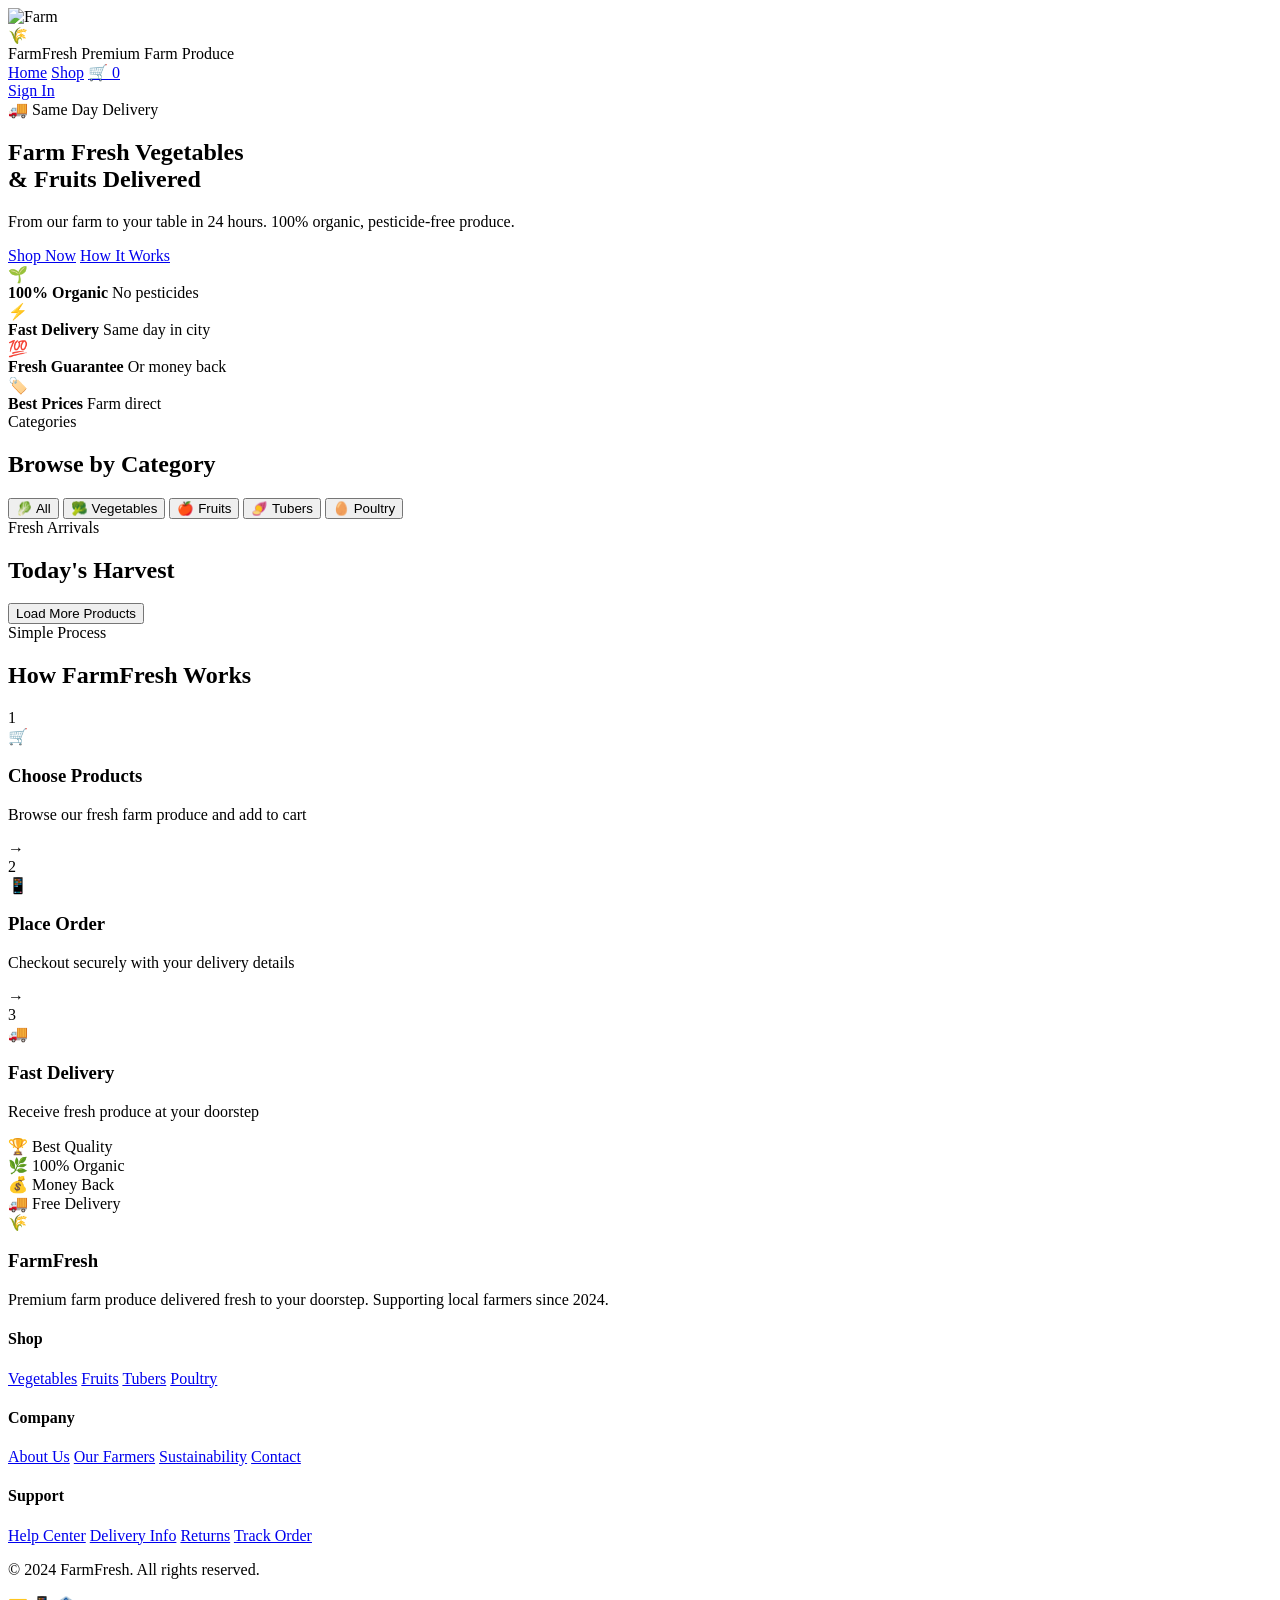
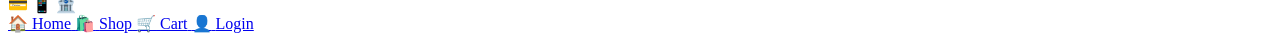
==== index.html @ a8943bb4 "Add files via upload" ====
<!DOCTYPE html>
<html lang="en">
<head>
    <meta charset="UTF-8">
    <meta name="viewport" content="width=device-width, initial-scale=1.0">
    <title>FarmFresh - Premium Farm Produce</title>
    <link rel="stylesheet" href="./css/style.css">
    <link href="https://fonts.googleapis.com/css2?family=Inter:wght@400;500;600;700;800&display=swap" rel="stylesheet">
</head>
<body>
    <img src="assets/images/hero-bg.jpg" alt="Farm">

 <!-- Navigation -->
<nav class="navbar">
    <div class="nav-brand">
        <div class="logo-badge">🌾</div>
        <div class="brand-text">
            <span class="brand-name">FarmFresh</span>
            <span class="brand-tag">Premium Farm Produce</span>
        </div>
    </div>
    
    <div class="nav-center">
        <a href="index.html" class="nav-link active">Home</a>
        <a href="./pages/products.html" class="nav-link">Shop</a>
        <a href="./pages/cart.html" class="nav-link cart-link">
            <span class="cart-icon">🛒</span>
            <span class="cart-badge" id="cart-count">0</span>
        </a>
    </div>
    
    <div class="nav-auth">
        <!-- Guest: Show Login button -->
        <a href="./pages/login.html" id="login-btn" class="btn-primary-sm">Sign In</a>
        
        <!-- Logged in: Show user info + logout -->
        <div id="user-greeting" style="display: none; align-items: center; gap: 0.5rem;">
            <span>Hi, <span id="user-name" style="color: #22c55e; font-weight: 600;"></span></span>
        </div>
        <button id="logout-btn" style="display: none;" class="btn-ghost" onclick="auth.logout()">Logout</button>
    </div>
</nav>

    <!-- Hero Section -->
    <section class="hero">
        <div class="hero-bg">
            <div class="hero-overlay"></div>
            <div class="hero-content">
                <div class="badge">🚚 Same Day Delivery</div>
                <h1>Farm Fresh Vegetables<br>& Fruits Delivered</h1>
                <p class="hero-subtitle">From our farm to your table in 24 hours. 100% organic, pesticide-free produce.</p>
                <div class="hero-cta">
                    <a href="#shop" class="btn-white">Shop Now</a>
                    <a href="#how" class="btn-outline-white">How It Works</a>
                </div>
                </div>
            </div>
        </div>
    </section>

    <!-- Features Bar -->
    <section class="features-bar">
        <div class="feature-item">
            <div class="feature-icon">🌱</div>
            <div>
                <strong>100% Organic</strong>
                <span>No pesticides</span>
            </div>
        </div>
        <div class="feature-item">
            <div class="feature-icon">⚡</div>
            <div>
                <strong>Fast Delivery</strong>
                <span>Same day in city</span>
            </div>
        </div>
        <div class="feature-item">
            <div class="feature-icon">💯</div>
            <div>
                <strong>Fresh Guarantee</strong>
                <span>Or money back</span>
            </div>
        </div>
        <div class="feature-item">
            <div class="feature-icon">🏷️</div>
            <div>
                <strong>Best Prices</strong>
                <span>Farm direct</span>
            </div>
        </div>
    </section>

    <!-- Categories -->
    <section class="categories" id="shop">
        <div class="section-header">
            <span class="section-label">Categories</span>
            <h2>Browse by Category</h2>
        </div>
        <div class="category-pills">
            <button class="pill active" onclick="filterCategory('all')">
                <span class="pill-icon">🥬</span>
                <span>All</span>
            </button>
            <button class="pill" onclick="filterCategory('Vegetables')">
                <span class="pill-icon">🥦</span>
                <span>Vegetables</span>
            </button>
            <button class="pill" onclick="filterCategory('Fruits')">
                <span class="pill-icon">🍎</span>
                <span>Fruits</span>
            </button>
            <button class="pill" onclick="filterCategory('Tubers')">
                <span class="pill-icon">🍠</span>
                <span>Tubers</span>
            </button>
            <button class="pill" onclick="filterCategory('Poultry')">
                <span class="pill-icon">🥚</span>
                <span>Poultry</span>
            </button>
        </div>
    </section>

    <!-- Products Grid -->
    <section class="products-section">
        <div class="section-header">
            <span class="section-label">Fresh Arrivals</span>
            <h2>Today's Harvest</h2>
        </div>
        <div id="product-grid" class="product-grid">
            <!-- Products loaded by JS -->
        </div>
        <div class="load-more">
            <button class="btn-outline" onclick="loadMore()">Load More Products</button>
        </div>
    </section>

    <!-- How It Works -->
    <section class="how-it-works" id="how">
        <div class="section-header light">
            <span class="section-label">Simple Process</span>
            <h2>How FarmFresh Works</h2>
        </div>
        <div class="steps">
            <div class="step">
                <div class="step-num">1</div>
                <div class="step-icon">🛒</div>
                <h3>Choose Products</h3>
                <p>Browse our fresh farm produce and add to cart</p>
            </div>
            <div class="step-arrow">→</div>
            <div class="step">
                <div class="step-num">2</div>
                <div class="step-icon">📱</div>
                <h3>Place Order</h3>
                <p>Checkout securely with your delivery details</p>
            </div>
            <div class="step-arrow">→</div>
            <div class="step">
                <div class="step-num">3</div>
                <div class="step-icon">🚚</div>
                <h3>Fast Delivery</h3>
                <p>Receive fresh produce at your doorstep</p>
            </div>
        </div>
    </section>

    <!-- Trust Badges -->
    <section class="trust-section">
        <div class="trust-badges">
            <div class="trust-badge">🏆 Best Quality</div>
            <div class="trust-badge">🌿 100% Organic</div>
            <div class="trust-badge">💰 Money Back</div>
            <div class="trust-badge">🚚 Free Delivery</div>
        </div>
    </section>

    <!-- Footer -->
    <footer class="footer">
        <div class="footer-grid">
            <div class="footer-brand">
                <div class="logo-badge">🌾</div>
                <h3>FarmFresh</h3>
                <p>Premium farm produce delivered fresh to your doorstep. Supporting local farmers since 2024.</p>
            </div>
            <div class="footer-links">
                <h4>Shop</h4>
                <a href="#">Vegetables</a>
                <a href="#">Fruits</a>
                <a href="#">Tubers</a>
                <a href="#">Poultry</a>
            </div>
            <div class="footer-links">
                <h4>Company</h4>
                <a href="#">About Us</a>
                <a href="#">Our Farmers</a>
                <a href="#">Sustainability</a>
                <a href="#">Contact</a>
            </div>
            <div class="footer-links">
                <h4>Support</h4>
                <a href="#">Help Center</a>
                <a href="#">Delivery Info</a>
                <a href="#">Returns</a>
                <a href="#">Track Order</a>
            </div>
        </div>
        <div class="footer-bottom">
            <p>© 2024 FarmFresh. All rights reserved.</p>
            <div class="payment-icons">
                <span>💳</span>
                <span>📱</span>
                <span>🏦</span>
            </div>
        </div>
    </footer>

<!-- Mobile Bottom Nav -->
<nav class="mobile-nav">
    <a href="index.html" class="mobile-link active">
        <span>🏠</span>
        <span>Home</span>
    </a>
    <a href="./pages/products.html" class="mobile-link">
        <span>🛍️</span>
        <span>Shop</span>
    </a>
    <a href="./pages/cart.html" class="mobile-link">
        <span>🛒</span>
        <span>Cart</span>
    </a>
    <!-- Account link - changes based on login status -->
    <a href="./pages/login.html" id="mobile-account-link" class="mobile-link">
        <span>👤</span>
        <span>Account</span>
    </a>
</nav>
    <script src="./js/auth.js"></script>
    <script src="./js/app.js"></script>
    <script src="./js/cart.js"></script>
    <script>
    // Update mobile account link based on login status
    function updateMobileNav() {
        const accountLink = document.getElementById('mobile-account-link');
        if (!accountLink) return;
        
        const isLoggedIn = localStorage.getItem('currentUser') !== null;
        
        if (isLoggedIn) {
            // Logged in - go to profile/dashboard
            accountLink.href = './pages/profile.html';
            accountLink.innerHTML = `
                <span>👤</span>
                <span>Profile</span>
            `;
        } else {
            // Guest - go to login
            accountLink.href = './pages/login.html';
            accountLink.innerHTML = `
                <span>👤</span>
                <span>Login</span>
            `;
        }
    }
    
    // Run on page load
    updateMobileNav();
</script>
</body>
</html>
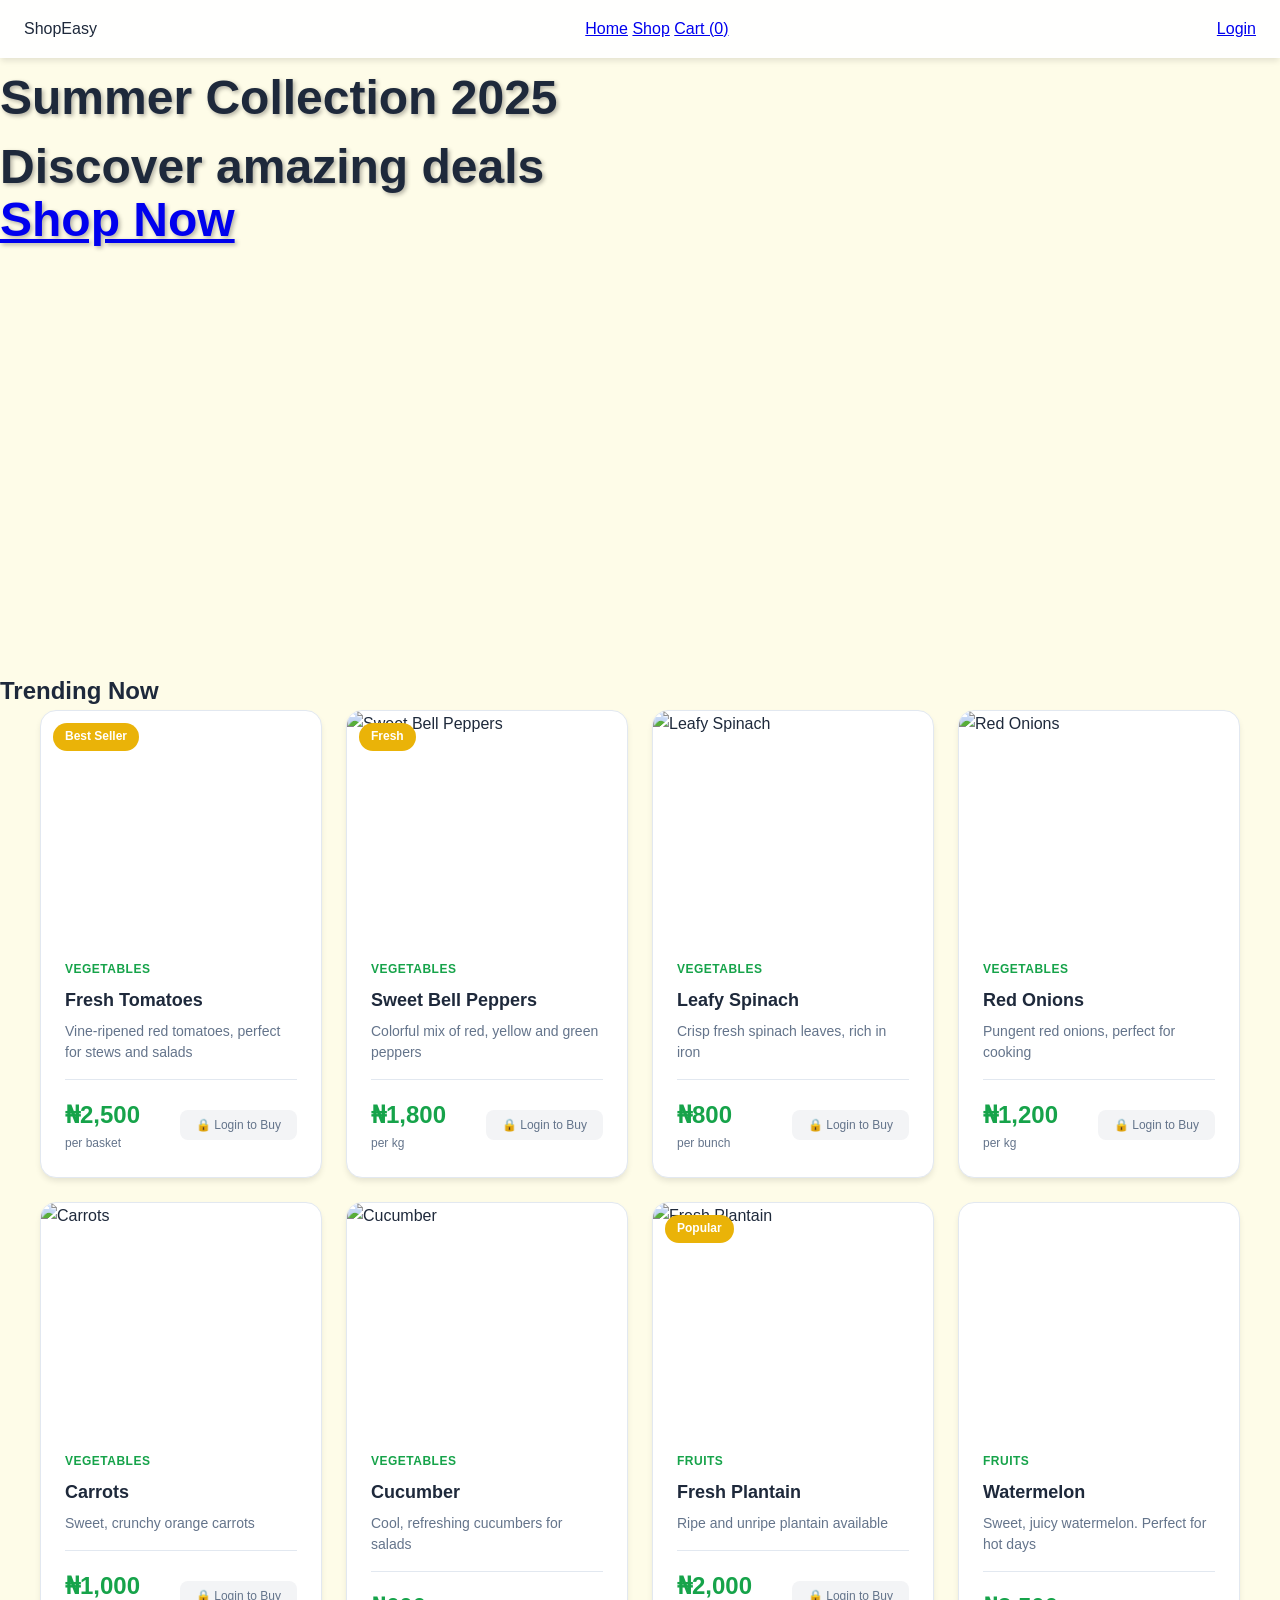
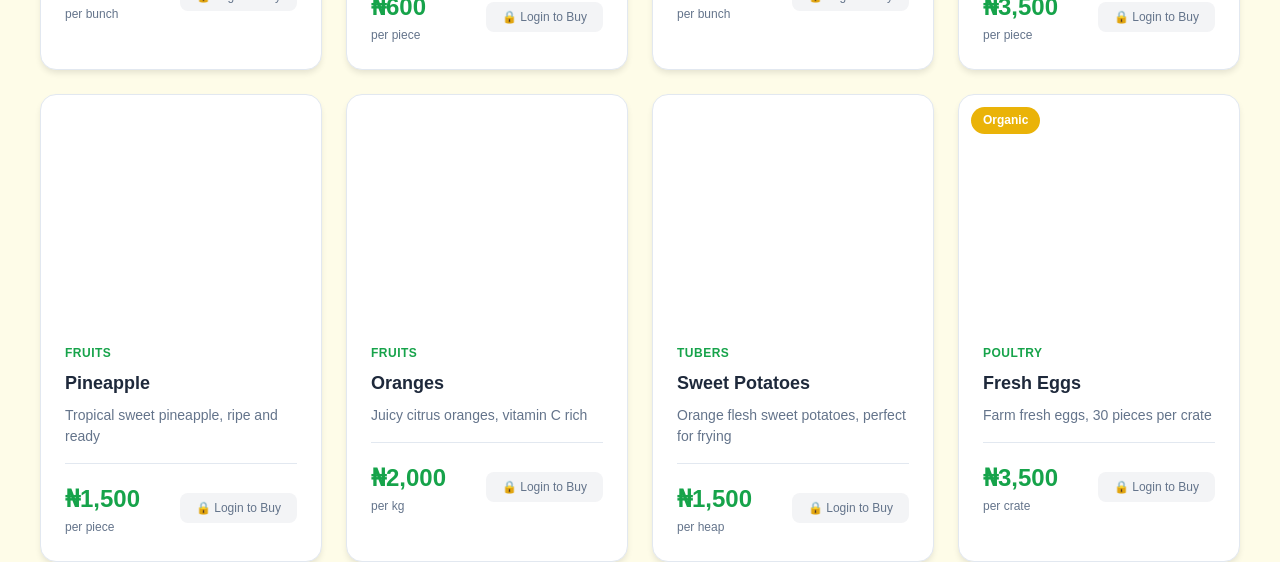
==== commit 03785db0: "Add files via upload" ====
--- a/index.html
+++ b/index.html
@@ -3,267 +3,46 @@
 <head>
     <meta charset="UTF-8">
     <meta name="viewport" content="width=device-width, initial-scale=1.0">
-    <title>FarmFresh - Premium Farm Produce</title>
+    
+    <title>ShopEasy - Your Online Store</title>
     <link rel="stylesheet" href="./css/style.css">
-    <link href="https://fonts.googleapis.com/css2?family=Inter:wght@400;500;600;700;800&display=swap" rel="stylesheet">
 </head>
 <body>
-    <img src="assets/images/hero-bg.jpg" alt="Farm">
-
- <!-- Navigation -->
-<nav class="navbar">
-    <div class="nav-brand">
-        <div class="logo-badge">🌾</div>
-        <div class="brand-text">
-            <span class="brand-name">FarmFresh</span>
-            <span class="brand-tag">Premium Farm Produce</span>
-        </div>
+    <!-- Navigation -->
+    <nav class="navbar">
+    <div class="logo">ShopEasy</div>
+    <div class="nav-links">
+        <a href="index.html">Home</a>
+        <a href="pages/products.html">Shop</a>
+        <a href="pages/cart.html">Cart (<span id="cart-count">0</span>)</a>
     </div>
-    
-    <div class="nav-center">
-        <a href="index.html" class="nav-link active">Home</a>
-        <a href="./pages/products.html" class="nav-link">Shop</a>
-        <a href="./pages/cart.html" class="nav-link cart-link">
-            <span class="cart-icon">🛒</span>
-            <span class="cart-badge" id="cart-count">0</span>
-        </a>
-    </div>
-    
-    <div class="nav-auth">
-        <!-- Guest: Show Login button -->
-        <a href="./pages/login.html" id="login-btn" class="btn-primary-sm">Sign In</a>
-        
-        <!-- Logged in: Show user info + logout -->
-        <div id="user-greeting" style="display: none; align-items: center; gap: 0.5rem;">
-            <span>Hi, <span id="user-name" style="color: #22c55e; font-weight: 600;"></span></span>
-        </div>
-        <button id="logout-btn" style="display: none;" class="btn-ghost" onclick="auth.logout()">Logout</button>
+    <div class="auth-links">
+        <span id="user-name" style="color: #2563eb; font-weight: bold;"></span>
+        <a href="pages/login.html" id="login-btn">Login</a>
+        <a href="#" id="logout-btn" style="display:none" onclick="auth.logout(); return false;">Logout</a>
     </div>
 </nav>
 
+
     <!-- Hero Section -->
-    <section class="hero">
-        <div class="hero-bg">
-            <div class="hero-overlay"></div>
-            <div class="hero-content">
-                <div class="badge">🚚 Same Day Delivery</div>
-                <h1>Farm Fresh Vegetables<br>& Fruits Delivered</h1>
-                <p class="hero-subtitle">From our farm to your table in 24 hours. 100% organic, pesticide-free produce.</p>
-                <div class="hero-cta">
-                    <a href="#shop" class="btn-white">Shop Now</a>
-                    <a href="#how" class="btn-outline-white">How It Works</a>
-                </div>
-                </div>
-            </div>
+    <header class="hero">
+        <h1>Summer Collection 2025</h1>
+        <h1>
+        <p>Discover amazing deals</p>
+        <a href="Pages/products.html" class="btn-primary">Shop Now</a>
+    </header>
+
+    <!-- Featured Products (Dynamic) -->
+    <section class="featured">
+        <h2>Trending Now</h2>
+        <div id="product-grid" class="product-grid">
+            <!-- Products injected here via JS -->
         </div>
     </section>
 
-    <!-- Features Bar -->
-    <section class="features-bar">
-        <div class="feature-item">
-            <div class="feature-icon">🌱</div>
-            <div>
-                <strong>100% Organic</strong>
-                <span>No pesticides</span>
-            </div>
-        </div>
-        <div class="feature-item">
-            <div class="feature-icon">⚡</div>
-            <div>
-                <strong>Fast Delivery</strong>
-                <span>Same day in city</span>
-            </div>
-        </div>
-        <div class="feature-item">
-            <div class="feature-icon">💯</div>
-            <div>
-                <strong>Fresh Guarantee</strong>
-                <span>Or money back</span>
-            </div>
-        </div>
-        <div class="feature-item">
-            <div class="feature-icon">🏷️</div>
-            <div>
-                <strong>Best Prices</strong>
-                <span>Farm direct</span>
-            </div>
-        </div>
-    </section>
+    <script src="js/app.js"></script>
+    <script src="js/cart.js"></script>
+    <script src="js/auth.js"></script>
 
-    <!-- Categories -->
-    <section class="categories" id="shop">
-        <div class="section-header">
-            <span class="section-label">Categories</span>
-            <h2>Browse by Category</h2>
-        </div>
-        <div class="category-pills">
-            <button class="pill active" onclick="filterCategory('all')">
-                <span class="pill-icon">🥬</span>
-                <span>All</span>
-            </button>
-            <button class="pill" onclick="filterCategory('Vegetables')">
-                <span class="pill-icon">🥦</span>
-                <span>Vegetables</span>
-            </button>
-            <button class="pill" onclick="filterCategory('Fruits')">
-                <span class="pill-icon">🍎</span>
-                <span>Fruits</span>
-            </button>
-            <button class="pill" onclick="filterCategory('Tubers')">
-                <span class="pill-icon">🍠</span>
-                <span>Tubers</span>
-            </button>
-            <button class="pill" onclick="filterCategory('Poultry')">
-                <span class="pill-icon">🥚</span>
-                <span>Poultry</span>
-            </button>
-        </div>
-    </section>
-
-    <!-- Products Grid -->
-    <section class="products-section">
-        <div class="section-header">
-            <span class="section-label">Fresh Arrivals</span>
-            <h2>Today's Harvest</h2>
-        </div>
-        <div id="product-grid" class="product-grid">
-            <!-- Products loaded by JS -->
-        </div>
-        <div class="load-more">
-            <button class="btn-outline" onclick="loadMore()">Load More Products</button>
-        </div>
-    </section>
-
-    <!-- How It Works -->
-    <section class="how-it-works" id="how">
-        <div class="section-header light">
-            <span class="section-label">Simple Process</span>
-            <h2>How FarmFresh Works</h2>
-        </div>
-        <div class="steps">
-            <div class="step">
-                <div class="step-num">1</div>
-                <div class="step-icon">🛒</div>
-                <h3>Choose Products</h3>
-                <p>Browse our fresh farm produce and add to cart</p>
-            </div>
-            <div class="step-arrow">→</div>
-            <div class="step">
-                <div class="step-num">2</div>
-                <div class="step-icon">📱</div>
-                <h3>Place Order</h3>
-                <p>Checkout securely with your delivery details</p>
-            </div>
-            <div class="step-arrow">→</div>
-            <div class="step">
-                <div class="step-num">3</div>
-                <div class="step-icon">🚚</div>
-                <h3>Fast Delivery</h3>
-                <p>Receive fresh produce at your doorstep</p>
-            </div>
-        </div>
-    </section>
-
-    <!-- Trust Badges -->
-    <section class="trust-section">
-        <div class="trust-badges">
-            <div class="trust-badge">🏆 Best Quality</div>
-            <div class="trust-badge">🌿 100% Organic</div>
-            <div class="trust-badge">💰 Money Back</div>
-            <div class="trust-badge">🚚 Free Delivery</div>
-        </div>
-    </section>
-
-    <!-- Footer -->
-    <footer class="footer">
-        <div class="footer-grid">
-            <div class="footer-brand">
-                <div class="logo-badge">🌾</div>
-                <h3>FarmFresh</h3>
-                <p>Premium farm produce delivered fresh to your doorstep. Supporting local farmers since 2024.</p>
-            </div>
-            <div class="footer-links">
-                <h4>Shop</h4>
-                <a href="#">Vegetables</a>
-                <a href="#">Fruits</a>
-                <a href="#">Tubers</a>
-                <a href="#">Poultry</a>
-            </div>
-            <div class="footer-links">
-                <h4>Company</h4>
-                <a href="#">About Us</a>
-                <a href="#">Our Farmers</a>
-                <a href="#">Sustainability</a>
-                <a href="#">Contact</a>
-            </div>
-            <div class="footer-links">
-                <h4>Support</h4>
-                <a href="#">Help Center</a>
-                <a href="#">Delivery Info</a>
-                <a href="#">Returns</a>
-                <a href="#">Track Order</a>
-            </div>
-        </div>
-        <div class="footer-bottom">
-            <p>© 2024 FarmFresh. All rights reserved.</p>
-            <div class="payment-icons">
-                <span>💳</span>
-                <span>📱</span>
-                <span>🏦</span>
-            </div>
-        </div>
-    </footer>
-
-<!-- Mobile Bottom Nav -->
-<nav class="mobile-nav">
-    <a href="index.html" class="mobile-link active">
-        <span>🏠</span>
-        <span>Home</span>
-    </a>
-    <a href="./pages/products.html" class="mobile-link">
-        <span>🛍️</span>
-        <span>Shop</span>
-    </a>
-    <a href="./pages/cart.html" class="mobile-link">
-        <span>🛒</span>
-        <span>Cart</span>
-    </a>
-    <!-- Account link - changes based on login status -->
-    <a href="./pages/login.html" id="mobile-account-link" class="mobile-link">
-        <span>👤</span>
-        <span>Account</span>
-    </a>
-</nav>
-    <script src="./js/auth.js"></script>
-    <script src="./js/app.js"></script>
-    <script src="./js/cart.js"></script>
-    <script>
-    // Update mobile account link based on login status
-    function updateMobileNav() {
-        const accountLink = document.getElementById('mobile-account-link');
-        if (!accountLink) return;
-        
-        const isLoggedIn = localStorage.getItem('currentUser') !== null;
-        
-        if (isLoggedIn) {
-            // Logged in - go to profile/dashboard
-            accountLink.href = './pages/profile.html';
-            accountLink.innerHTML = `
-                <span>👤</span>
-                <span>Profile</span>
-            `;
-        } else {
-            // Guest - go to login
-            accountLink.href = './pages/login.html';
-            accountLink.innerHTML = `
-                <span>👤</span>
-                <span>Login</span>
-            `;
-        }
-    }
-    
-    // Run on page load
-    updateMobileNav();
-</script>
 </body>
 </html>
--- a/css/style.css
+++ b/css/style.css
@@ -0,0 +1,877 @@
+/* ===== DESIGN SYSTEM ===== */
+:root {
+    --primary: #16a34a;
+    --primary-dark: #15803d;
+    --primary-light: #dcfce7;
+    --secondary: #92400e;
+    --accent: #eab308;
+    --bg: #fefce8;
+    --bg-white: #ffffff;
+    --text: #1e293b;
+    --text-light: #64748b;
+    --border: #e2e8f0;
+    --shadow: 0 4px 6px -1px rgba(0, 0, 0, 0.1);
+    --shadow-lg: 0 10px 15px -3px rgba(0, 0, 0, 0.1);
+    --radius: 12px;
+    --radius-lg: 16px;
+}
+
+* {
+    margin: 0;
+    padding: 0;
+    box-sizing: border-box;
+}
+
+body {
+    font-family: 'Inter', -apple-system, BlinkMacSystemFont, sans-serif;
+    line-height: 1.6;
+    color: var(--text);
+    background: var(--bg);
+    padding-bottom: 80px;
+}
+
+/* ===== NAVIGATION ===== */
+.navbar {
+    position: fixed;
+    top: 0;
+    left: 0;
+    right: 0;
+    background: rgba(255, 255, 255, 0.95);
+    backdrop-filter: blur(10px);
+    padding: 1rem 1.5rem;
+    display: flex;
+    justify-content: space-between;
+    align-items: center;
+    z-index: 1000;
+    box-shadow: var(--shadow);
+}
+
+.nav-brand {
+    display: flex;
+    align-items: center;
+    gap: 0.75rem;
+}
+
+.logo-badge {
+    width: 40px;
+    height: 40px;
+    background: var(--primary);
+    border-radius: 10px;
+    display: flex;
+    align-items: center;
+    justify-content: center;
+    font-size: 1.5rem;
+}
+
+.brand-text {
+    display: flex;
+    flex-direction: column;
+}
+
+.brand-name {
+    font-weight: 800;
+    font-size: 1.25rem;
+    color: var(--text);
+    line-height: 1;
+}
+
+.brand-tag {
+    font-size: 0.625rem;
+    color: var(--primary);
+    font-weight: 600;
+    text-transform: uppercase;
+    letter-spacing: 0.5px;
+}
+
+.nav-center {
+    display: flex;
+    gap: 2rem;
+    align-items: center;
+}
+
+.nav-link {
+    color: var(--text-light);
+    text-decoration: none;
+    font-weight: 500;
+    font-size: 0.9rem;
+    transition: color 0.2s;
+    position: relative;
+}
+
+.nav-link:hover,
+.nav-link.active {
+    color: var(--primary);
+}
+
+.nav-link.active::after {
+    content: '';
+    position: absolute;
+    bottom: -4px;
+    left: 0;
+    right: 0;
+    height: 2px;
+    background: var(--primary);
+    border-radius: 2px;
+}
+
+.cart-link {
+    position: relative;
+    display: flex;
+    align-items: center;
+    gap: 0.25rem;
+}
+
+.cart-icon {
+    font-size: 1.25rem;
+}
+
+.cart-badge {
+    position: absolute;
+    top: -8px;
+    right: -8px;
+    background: var(--accent);
+    color: white;
+    font-size: 0.625rem;
+    font-weight: 700;
+    width: 18px;
+    height: 18px;
+    border-radius: 50%;
+    display: flex;
+    align-items: center;
+    justify-content: center;
+}
+
+.nav-auth {
+    display: flex;
+    align-items: center;
+    gap: 1rem;
+}
+
+#user-profile {
+    display: flex;
+    align-items: center;
+    gap: 0.5rem;
+}
+
+.user-avatar {
+    width: 32px;
+    height: 32px;
+    border-radius: 50%;
+    object-fit: cover;
+    border: 2px solid var(--primary-light);
+}
+
+.btn-primary-sm {
+    background: var(--primary);
+    color: white;
+    padding: 0.5rem 1.25rem;
+    border-radius: 8px;
+    text-decoration: none;
+    font-weight: 600;
+    font-size: 0.875rem;
+    transition: all 0.2s;
+}
+
+.btn-primary-sm:hover {
+    background: var(--primary-dark);
+    transform: translateY(-1px);
+}
+
+.btn-ghost {
+    background: transparent;
+    color: var(--text-light);
+    border: 1px solid var(--border);
+    padding: 0.5rem 1rem;
+    border-radius: 8px;
+    cursor: pointer;
+    font-weight: 500;
+}
+
+/* ===== HERO SECTION ===== */
+.hero {
+    margin-top: 72px;
+    min-height: 600px;
+    position: relative;
+}
+
+.hero-bg {
+    background: linear-gradient(135deg, #166534 0%, #22c55e 50%, #16a34a 100%);
+    min-height: 600px;
+    display: flex;
+    align-items: center;
+    justify-content: center;
+    position: relative;
+    overflow: hidden;
+}
+
+.hero-bg::before {
+    content: '';
+    position: absolute;
+    top: 0;
+    left: 0;
+    right: 0;
+    bottom: 0;
+    background-image: url('../assets/images/hero-bg.jpg');
+    background-size: cover;
+    background-position: center;
+    opacity: 0.3;
+}
+}
+
+.hero-overlay {
+    position: absolute;
+    inset: 0;
+    background: linear-gradient(to bottom, rgba(0,0,0,0.3), rgba(0,0,0,0.5));
+}
+
+.hero-content {
+    position: relative;
+    z-index: 1;
+    text-align: center;
+    color: white;
+    padding: 2rem;
+    max-width: 800px;
+}
+
+.badge {
+    display: inline-flex;
+    align-items: center;
+    gap: 0.5rem;
+    background: rgba(255,255,255,0.2);
+    backdrop-filter: blur(10px);
+    padding: 0.5rem 1rem;
+    border-radius: 50px;
+    font-size: 0.875rem;
+    font-weight: 500;
+    margin-bottom: 1.5rem;
+}
+
+.hero h1 {
+    font-size: 3rem;
+    font-weight: 800;
+    line-height: 1.1;
+    margin-bottom: 1rem;
+    text-shadow: 2px 2px 4px rgba(0,0,0,0.3);
+}
+
+.hero-subtitle {
+    font-size: 1.25rem;
+    opacity: 0.95;
+    margin-bottom: 2rem;
+    max-width: 600px;
+    margin-left: auto;
+    margin-right: auto;
+}
+
+.hero-cta {
+    display: flex;
+    gap: 1rem;
+    justify-content: center;
+    margin-bottom: 3rem;
+}
+
+.btn-white {
+    background: white;
+    color: var(--primary);
+    padding: 1rem 2rem;
+    border-radius: 12px;
+    text-decoration: none;
+    font-weight: 700;
+    font-size: 1rem;
+    transition: all 0.2s;
+    box-shadow: var(--shadow-lg);
+}
+
+.btn-white:hover {
+    transform: translateY(-2px);
+    box-shadow: 0 20px 25px -5px rgba(0, 0, 0, 0.1);
+}
+
+.btn-outline-white {
+    border: 2px solid white;
+    color: white;
+    padding: 1rem 2rem;
+    border-radius: 12px;
+    text-decoration: none;
+    font-weight: 600;
+    transition: all 0.2s;
+}
+
+.btn-outline-white:hover {
+    background: white;
+    color: var(--primary);
+}
+
+.hero-stats {
+    display: flex;
+    justify-content: center;
+    gap: 3rem;
+    padding-top: 2rem;
+    border-top: 1px solid rgba(255,255,255,0.3);
+}
+
+.stat {
+    text-align: center;
+}
+
+.stat-num {
+    display: block;
+    font-size: 2rem;
+    font-weight: 800;
+}
+
+.stat-label {
+    font-size: 0.875rem;
+    opacity: 0.9;
+}
+
+/* ===== FEATURES BAR ===== */
+.features-bar {
+    background: white;
+    padding: 1.5rem;
+    margin: -40px 1rem 0;
+    border-radius: var(--radius-lg);
+    box-shadow: var(--shadow-lg);
+    display: grid;
+    grid-template-columns: repeat(4, 1fr);
+    gap: 1rem;
+    position: relative;
+    z-index: 10;
+}
+
+.feature-item {
+    display: flex;
+    align-items: center;
+    gap: 1rem;
+    padding: 1rem;
+}
+
+.feature-item .feature-icon {
+    font-size: 2rem;
+    width: 48px;
+    height: 48px;
+    background: var(--primary-light);
+    border-radius: 12px;
+    display: flex;
+    align-items: center;
+    justify-content: center;
+}
+
+.feature-item strong {
+    display: block;
+    color: var(--text);
+    font-size: 0.9rem;
+}
+
+.feature-item span {
+    font-size: 0.75rem;
+    color: var(--text-light);
+}
+
+/* ===== SECTION HEADERS ===== */
+.section-header {
+    text-align: center;
+    margin-bottom: 2rem;
+    padding: 0 1rem;
+}
+
+.section-header.light {
+    color: white;
+}
+
+.section-label {
+    display: inline-block;
+    background: var(--primary-light);
+    color: var(--primary);
+    padding: 0.25rem 0.75rem;
+    border-radius: 50px;
+    font-size: 0.75rem;
+    font-weight: 700;
+    text-transform: uppercase;
+    letter-spacing: 0.5px;
+    margin-bottom: 0.75rem;
+}
+
+.section-header h2 {
+    font-size: 2rem;
+    font-weight: 700;
+    color: var(--text);
+}
+
+.section-header.light h2 {
+    color: white;
+}
+
+/* ===== CATEGORIES ===== */
+.categories {
+    padding: 4rem 1rem;
+}
+
+.category-pills {
+    display: flex;
+    gap: 1rem;
+    justify-content: center;
+    flex-wrap: wrap;
+}
+
+.pill {
+    display: flex;
+    align-items: center;
+    gap: 0.5rem;
+    padding: 0.75rem 1.5rem;
+    background: white;
+    border: 2px solid var(--border);
+    border-radius: 50px;
+    cursor: pointer;
+    font-weight: 600;
+    transition: all 0.2s;
+}
+
+.pill:hover {
+    border-color: var(--primary);
+    color: var(--primary);
+}
+
+.pill.active {
+    background: var(--primary);
+    border-color: var(--primary);
+    color: white;
+}
+
+.pill-icon {
+    font-size: 1.25rem;
+}
+
+/* ===== PRODUCTS ===== */
+.products-section {
+    padding: 2rem 1rem 4rem;
+}
+
+.product-grid {
+    display: grid;
+    grid-template-columns: repeat(auto-fill, minmax(280px, 1fr));
+    gap: 1.5rem;
+    max-width: 1200px;
+    margin: 0 auto;
+}
+
+.product-card {
+    background: white;
+    border-radius: var(--radius-lg);
+    overflow: hidden;
+    box-shadow: var(--shadow);
+    transition: all 0.3s;
+    border: 1px solid var(--border);
+}
+
+.product-card:hover {
+    transform: translateY(-8px);
+    box-shadow: var(--shadow-lg);
+}
+
+.product-image {
+    position: relative;
+    height: 220px;
+    overflow: hidden;
+}
+
+.product-image img {
+    width: 100%;
+    height: 100%;
+    object-fit: cover;
+    transition: transform 0.3s;
+}
+
+.product-card:hover .product-image img {
+    transform: scale(1.05);
+}
+
+.product-badge {
+    position: absolute;
+    top: 12px;
+    left: 12px;
+    background: var(--accent);
+    color: white;
+    padding: 0.25rem 0.75rem;
+    border-radius: 50px;
+    font-size: 0.75rem;
+    font-weight: 700;
+}
+
+.stock-badge {
+    position: absolute;
+    top: 12px;
+    right: 12px;
+    background: #ef4444;
+    color: white;
+    padding: 0.25rem 0.75rem;
+    border-radius: 50px;
+    font-size: 0.75rem;
+    font-weight: 600;
+}
+
+.product-info {
+    padding: 1.5rem;
+}
+
+.product-category {
+    display: inline-block;
+    color: var(--primary);
+    font-size: 0.75rem;
+    font-weight: 700;
+    text-transform: uppercase;
+    letter-spacing: 0.5px;
+    margin-bottom: 0.5rem;
+}
+
+.product-title {
+    font-size: 1.125rem;
+    font-weight: 700;
+    color: var(--text);
+    margin-bottom: 0.5rem;
+    line-height: 1.4;
+}
+
+.product-desc {
+    color: var(--text-light);
+    font-size: 0.875rem;
+    margin-bottom: 1rem;
+    line-height: 1.5;
+}
+
+.product-footer {
+    display: flex;
+    justify-content: space-between;
+    align-items: center;
+    padding-top: 1rem;
+    border-top: 1px solid var(--border);
+}
+
+.price-box {
+    display: flex;
+    flex-direction: column;
+}
+
+.current-price {
+    font-size: 1.5rem;
+    font-weight: 800;
+    color: var(--primary);
+}
+
+.original-price {
+    font-size: 0.875rem;
+    color: var(--text-light);
+    text-decoration: line-through;
+}
+
+.unit {
+    font-size: 0.75rem;
+    color: var(--text-light);
+}
+
+.btn-add {
+    width: 44px;
+    height: 44px;
+    background: var(--primary);
+    color: white;
+    border: none;
+    border-radius: 12px;
+    cursor: pointer;
+    font-size: 1.25rem;
+    display: flex;
+    align-items: center;
+    justify-content: center;
+    transition: all 0.2s;
+}
+
+.btn-add:hover {
+    background: var(--primary-dark);
+    transform: scale(1.1);
+}
+
+.btn-guest {
+    padding: 0.5rem 1rem;
+    background: #f3f4f6;
+    color: var(--text-light);
+    border: none;
+    border-radius: 8px;
+    font-size: 0.75rem;
+    cursor: pointer;
+}
+
+.load-more {
+    text-align: center;
+    margin-top: 3rem;
+}
+
+.btn-outline {
+    background: transparent;
+    border: 2px solid var(--primary);
+    color: var(--primary);
+    padding: 1rem 2rem;
+    border-radius: 12px;
+    font-weight: 600;
+    cursor: pointer;
+    transition: all 0.2s;
+}
+
+.btn-outline:hover {
+    background: var(--primary);
+    color: white;
+}
+
+/* ===== HOW IT WORKS ===== */
+.how-it-works {
+    background: linear-gradient(135deg, var(--primary-dark), var(--primary));
+    padding: 4rem 1rem;
+    color: white;
+}
+
+.steps {
+    display: flex;
+    align-items: center;
+    justify-content: center;
+    gap: 2rem;
+    max-width: 1000px;
+    margin: 0 auto;
+    flex-wrap: wrap;
+}
+
+.step {
+    text-align: center;
+    flex: 1;
+    min-width: 200px;
+    position: relative;
+}
+
+.step-num {
+    position: absolute;
+    top: -10px;
+    left: 50%;
+    transform: translateX(-50%);
+    width: 30px;
+    height: 30px;
+    background: var(--accent);
+    color: white;
+    border-radius: 50%;
+    display: flex;
+    align-items: center;
+    justify-content: center;
+    font-weight: 700;
+    font-size: 0.875rem;
+}
+
+.step-icon {
+    font-size: 3rem;
+    margin-bottom: 1rem;
+    display: block;
+}
+
+.step h3 {
+    font-size: 1.25rem;
+    font-weight: 700;
+    margin-bottom: 0.5rem;
+}
+
+.step p {
+    opacity: 0.9;
+    font-size: 0.9rem;
+}
+
+.step-arrow {
+    font-size: 2rem;
+    opacity: 0.5;
+}
+
+/* ===== TRUST SECTION ===== */
+.trust-section {
+    padding: 3rem 1rem;
+    background: white;
+}
+
+.trust-badges {
+    display: flex;
+    justify-content: center;
+    gap: 2rem;
+    flex-wrap: wrap;
+}
+
+.trust-badge {
+    display: flex;
+    align-items: center;
+    gap: 0.5rem;
+    padding: 0.75rem 1.5rem;
+    background: var(--primary-light);
+    border-radius: 50px;
+    font-weight: 600;
+    color: var(--primary-dark);
+}
+
+/* ===== FOOTER ===== */
+.footer {
+    background: var(--text);
+    color: white;
+    padding: 4rem 1rem 2rem;
+}
+
+.footer-grid {
+    display: grid;
+    grid-template-columns: 2fr 1fr 1fr 1fr;
+    gap: 3rem;
+    max-width: 1200px;
+    margin: 0 auto 3rem;
+}
+
+.footer-brand .logo-badge {
+    margin-bottom: 1rem;
+}
+
+.footer-brand h3 {
+    font-size: 1.5rem;
+    margin-bottom: 1rem;
+}
+
+.footer-brand p {
+    color: #94a3b8;
+    font-size: 0.9rem;
+    line-height: 1.6;
+    margin-bottom: 1.5rem;
+}
+
+.social-links {
+    display: flex;
+    gap: 1rem;
+}
+
+.social-links a {
+    font-size: 1.5rem;
+    opacity: 0.7;
+    transition: opacity 0.2s;
+}
+
+.social-links a:hover {
+    opacity: 1;
+}
+
+.footer-links h4 {
+    font-size: 1rem;
+    font-weight: 700;
+    margin-bottom: 1.5rem;
+    color: white;
+}
+
+.footer-links a {
+    display: block;
+    color: #94a3b8;
+    text-decoration: none;
+    margin-bottom: 0.75rem;
+    font-size: 0.9rem;
+    transition: color 0.2s;
+}
+
+.footer-links a:hover {
+    color: var(--primary);
+}
+
+.footer-bottom {
+    border-top: 1px solid #334155;
+    padding-top: 2rem;
+    display: flex;
+    justify-content: space-between;
+    align-items: center;
+    max-width: 1200px;
+    margin: 0 auto;
+}
+
+.footer-bottom p {
+    color: #64748b;
+    font-size: 0.875rem;
+}
+
+.payment-icons {
+    display: flex;
+    gap: 1rem;
+    font-size: 1.5rem;
+}
+
+/* ===== MOBILE NAV ===== */
+.mobile-nav {
+    position: fixed;
+    bottom: 0;
+    left: 0;
+    right: 0;
+    background: white;
+    padding: 0.75rem;
+    display: flex;
+    justify-content: space-around;
+    box-shadow: 0 -4px 6px rgba(0,0,0,0.1);
+    z-index: 1000;
+}
+
+.mobile-link {
+    display: flex;
+    flex-direction: column;
+    align-items: center;
+    gap: 0.25rem;
+    color: var(--text-light);
+    text-decoration: none;
+    font-size: 0.625rem;
+    font-weight: 500;
+}
+
+.mobile-link span:first-child {
+    font-size: 1.25rem;
+}
+
+.mobile-link.active {
+    color: var(--primary);
+}
+
+/* ===== RESPONSIVE ===== */
+@media (max-width: 768px) {
+    .nav-center {
+        display: none;
+    }
+    
+    .hero h1 {
+        font-size: 2rem;
+    }
+    
+    .hero-stats {
+        gap: 1.5rem;
+    }
+    
+    .features-bar {
+        grid-template-columns: repeat(2, 1fr);
+        margin: -20px 0.5rem 0;
+    }
+    
+    .steps {
+        flex-direction: column;
+    }
+    
+    .step-arrow {
+        transform: rotate(90deg);
+    }
+    
+    .footer-grid {
+        grid-template-columns: 1fr;
+        gap: 2rem;
+    }
+    
+    .footer-bottom {
+        flex-direction: column;
+        gap: 1rem;
+        text-align: center;
+    }
+}
+
+@media (min-width: 769px) {
+    .mobile-nav {
+        display: none;
+    }
+    
+    body {
+        padding-bottom: 0;
+    }
+}
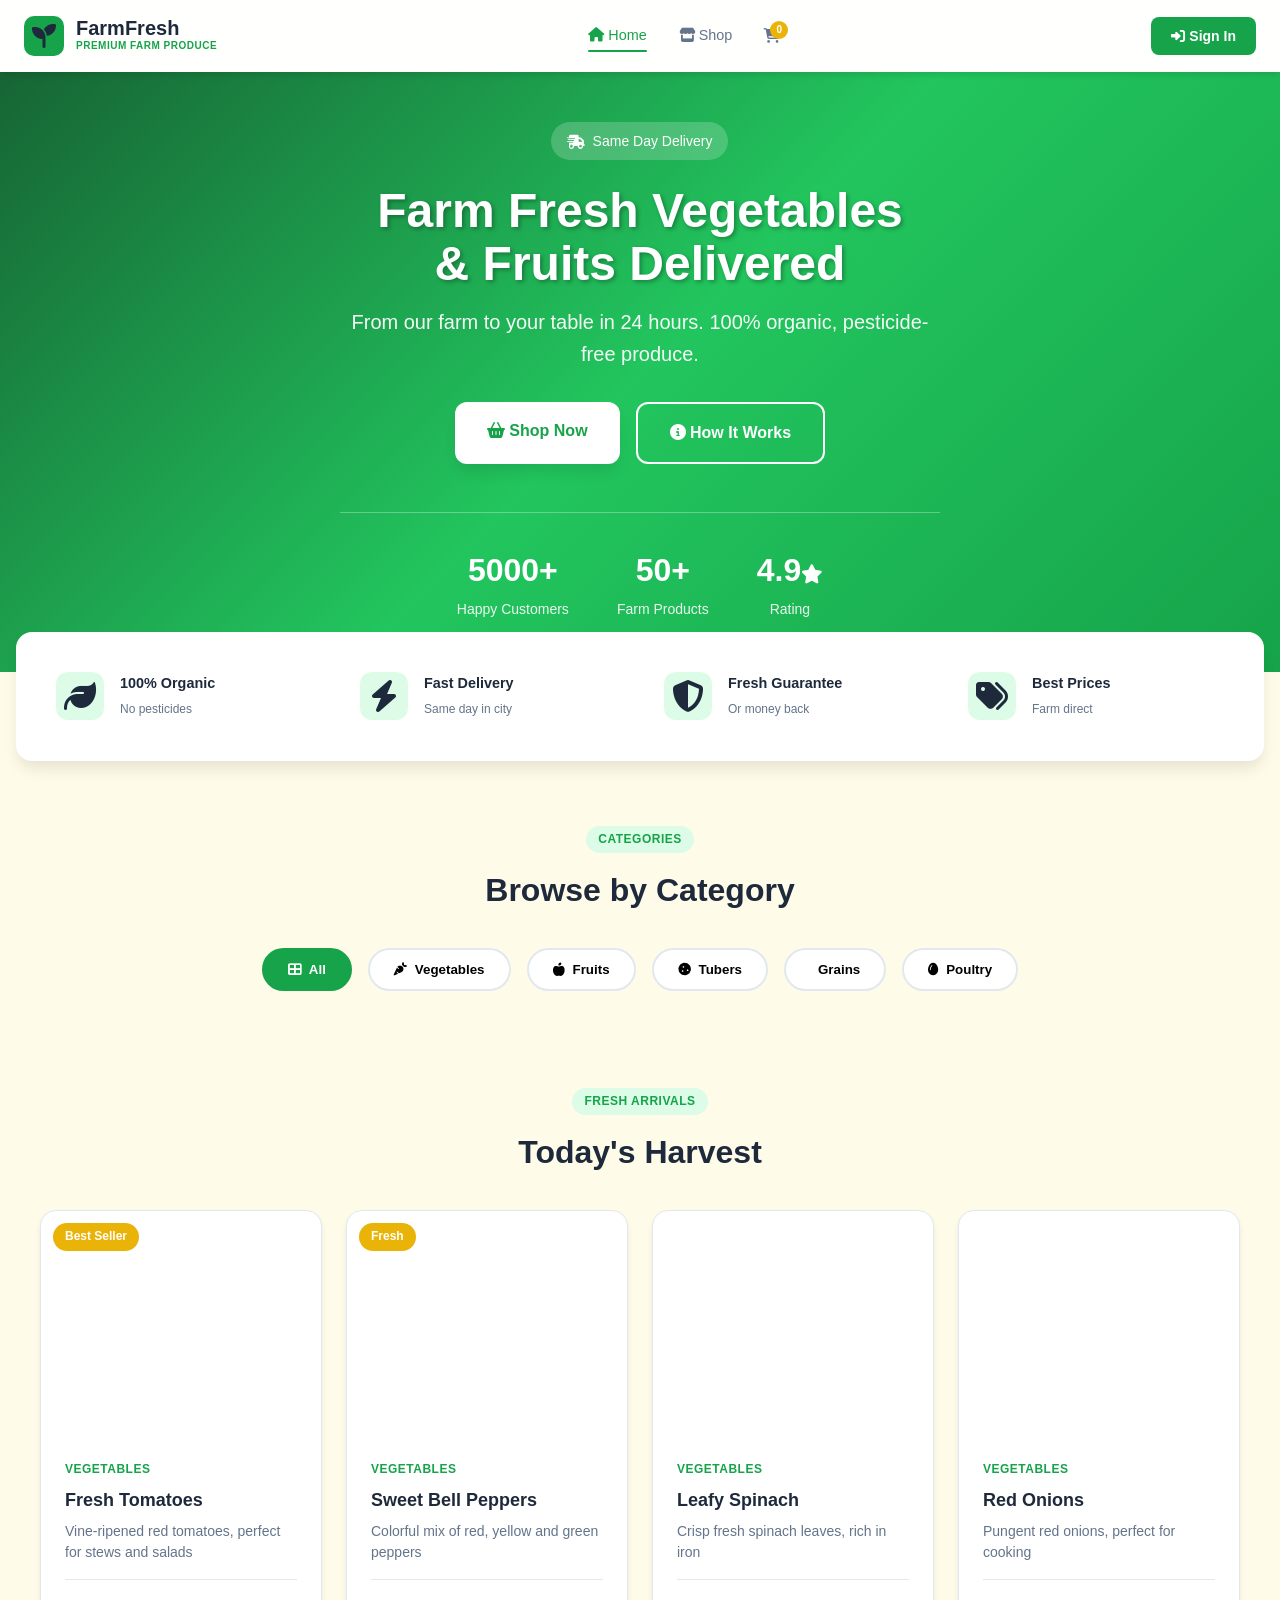
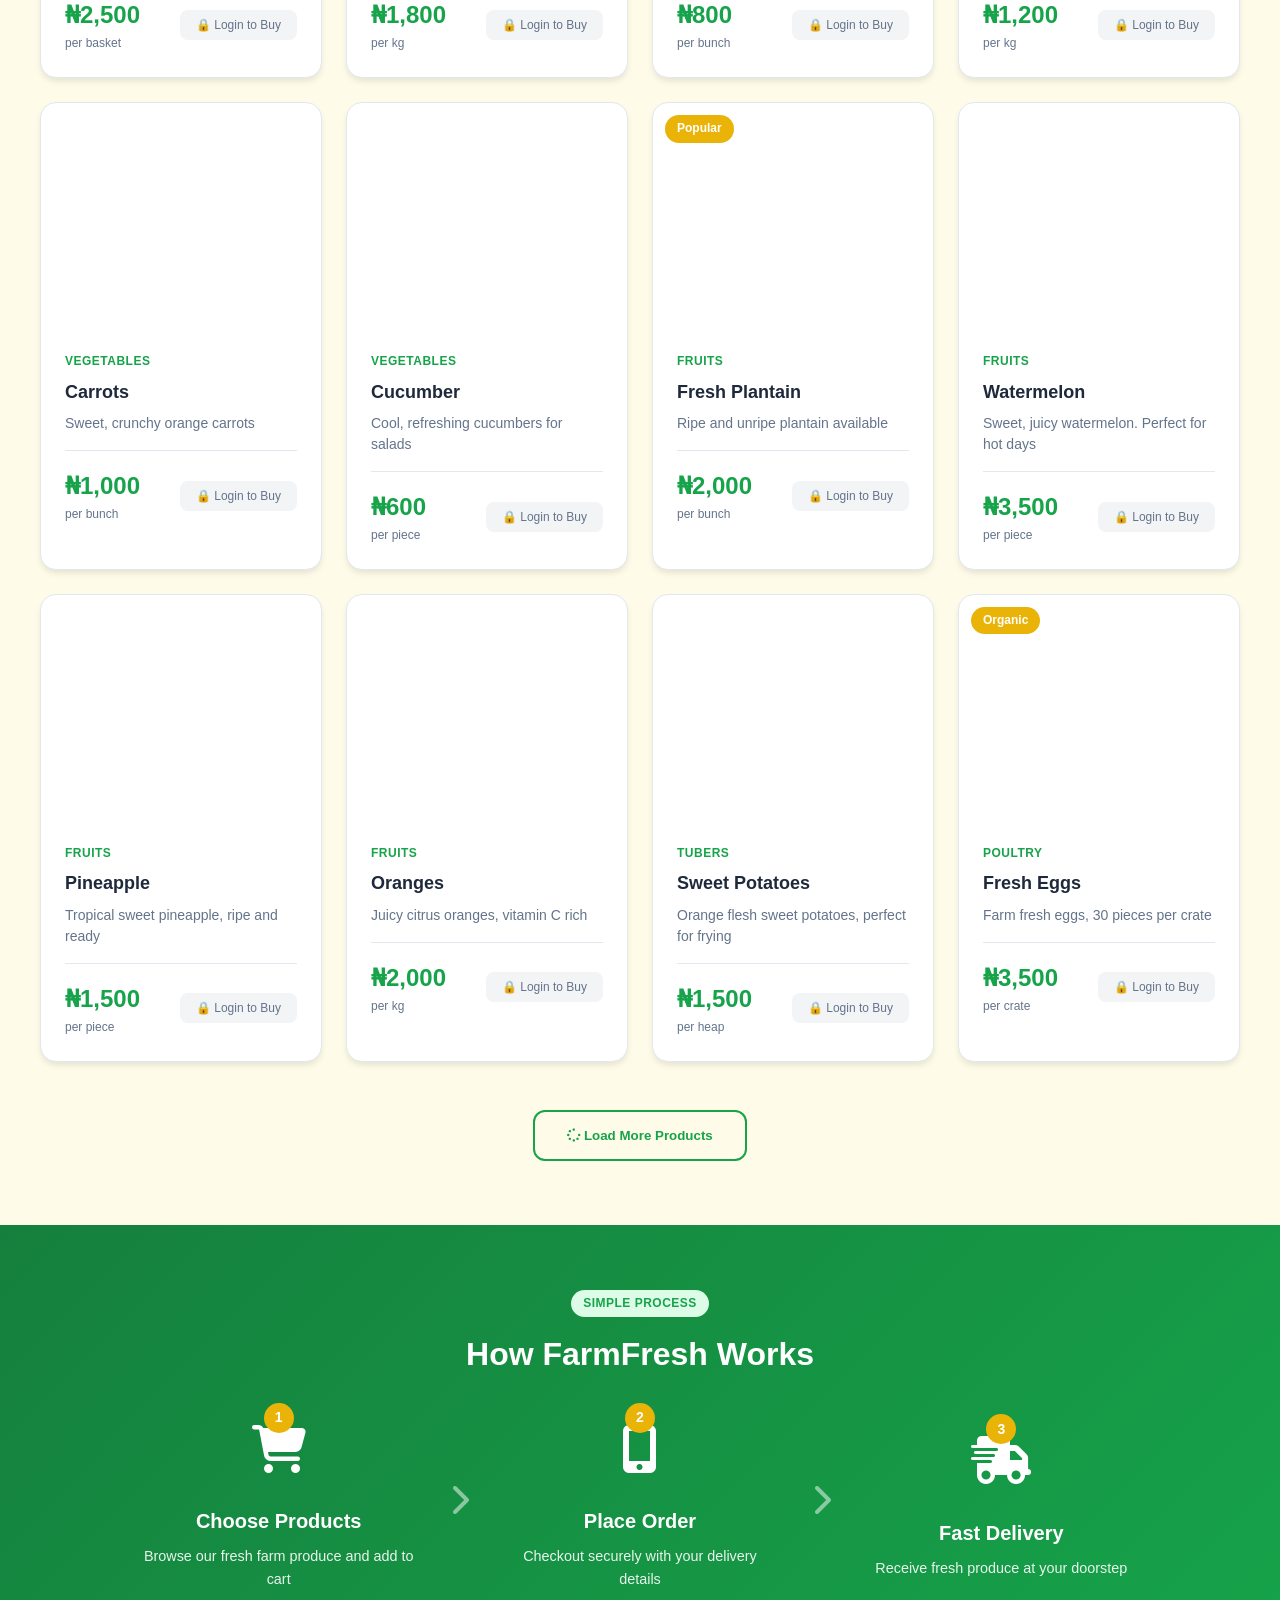
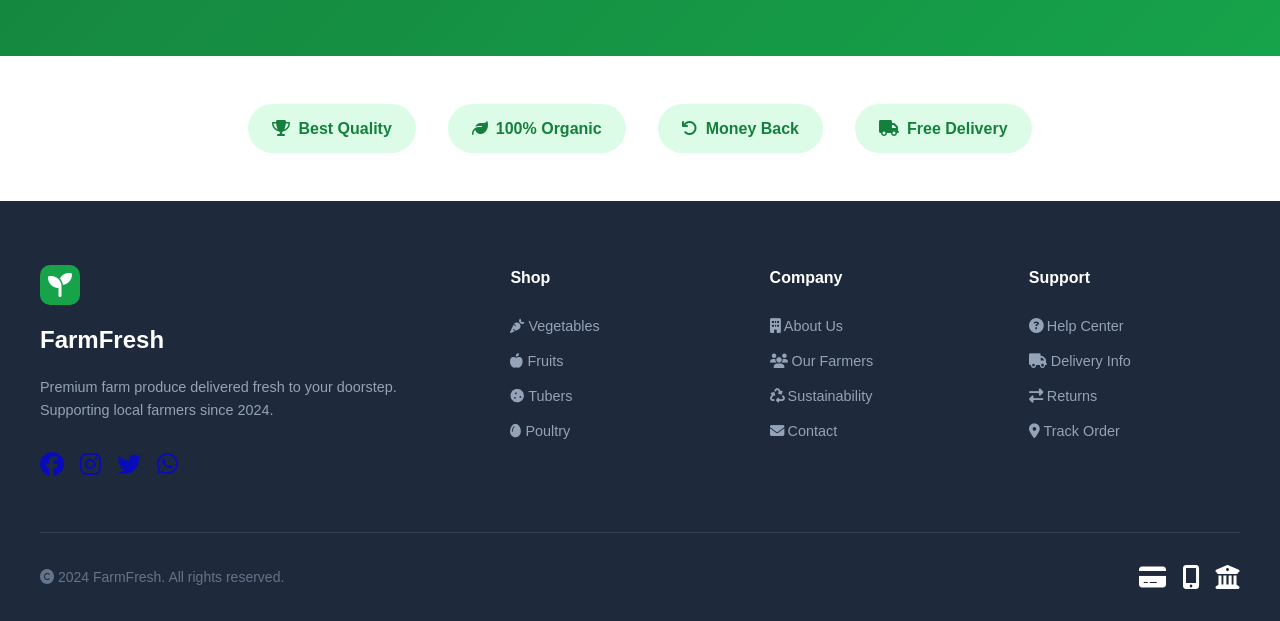
==== commit 44069f6d: "Add files via upload" ====
--- a/index.html
+++ b/index.html
@@ -3,46 +3,298 @@
 <head>
     <meta charset="UTF-8">
     <meta name="viewport" content="width=device-width, initial-scale=1.0">
-    
-    <title>ShopEasy - Your Online Store</title>
+    <title>FarmFresh - Premium Farm Produce</title>
+    <link rel="stylesheet" href="https://cdnjs.cloudflare.com/ajax/libs/font-awesome/6.4.0/css/all.min.css">
     <link rel="stylesheet" href="./css/style.css">
 </head>
 <body>
     <!-- Navigation -->
     <nav class="navbar">
-    <div class="logo">ShopEasy</div>
-    <div class="nav-links">
-        <a href="index.html">Home</a>
-        <a href="pages/products.html">Shop</a>
-        <a href="pages/cart.html">Cart (<span id="cart-count">0</span>)</a>
-    </div>
-    <div class="auth-links">
-        <span id="user-name" style="color: #2563eb; font-weight: bold;"></span>
-        <a href="pages/login.html" id="login-btn">Login</a>
-        <a href="#" id="logout-btn" style="display:none" onclick="auth.logout(); return false;">Logout</a>
-    </div>
-</nav>
-
+        <div class="nav-brand">
+            <div class="logo-badge">
+                <i class="fas fa-seedling"></i>
+            </div>
+            <div class="brand-text">
+                <span class="brand-name">FarmFresh</span>
+                <span class="brand-tag">Premium Farm Produce</span>
+            </div>
+        </div>
+        
+        <div class="nav-center">
+            <a href="index.html" class="nav-link active">
+                <i class="fas fa-home"></i> Home
+            </a>
+            <a href="./pages/products.html" class="nav-link">
+                <i class="fas fa-store"></i> Shop
+            </a>
+            <a href="./pages/cart.html" class="nav-link cart-link">
+                <i class="fas fa-shopping-cart"></i>
+                <span class="cart-badge" id="cart-count">0</span>
+            </a>
+        </div>
+        
+        <div class="nav-auth">
+            <div id="user-profile" style="display: none;">
+                <div class="user-avatar">
+                    <i class="fas fa-user-circle"></i>
+                </div>
+                <span id="user-name"></span>
+            </div>
+            <a href="./pages/login.html" id="login-btn" class="btn-primary-sm">
+                <i class="fas fa-sign-in-alt"></i> Sign In
+            </a>
+            <button id="logout-btn" style="display: none;" class="btn-ghost" onclick="auth.logout()">
+                <i class="fas fa-sign-out-alt"></i> Logout
+            </button>
+        </div>
+    </nav>
 
     <!-- Hero Section -->
-    <header class="hero">
-        <h1>Summer Collection 2025</h1>
-        <h1>
-        <p>Discover amazing deals</p>
-        <a href="Pages/products.html" class="btn-primary">Shop Now</a>
-    </header>
-
-    <!-- Featured Products (Dynamic) -->
-    <section class="featured">
-        <h2>Trending Now</h2>
-        <div id="product-grid" class="product-grid">
-            <!-- Products injected here via JS -->
-        </div>
-    </section>
-
-    <script src="js/app.js"></script>
-    <script src="js/cart.js"></script>
-    <script src="js/auth.js"></script>
-
+    <section class="hero">
+        <div class="hero-bg">
+            <div class="hero-overlay"></div>
+            <div class="hero-content">
+                <div class="badge">
+                    <i class="fas fa-truck-fast"></i> Same Day Delivery
+                </div>
+                <h1>Farm Fresh Vegetables<br>& Fruits Delivered</h1>
+                <p class="hero-subtitle">From our farm to your table in 24 hours. 100% organic, pesticide-free produce.</p>
+                <div class="hero-cta">
+                    <a href="#shop" class="btn-white">
+                        <i class="fas fa-shopping-basket"></i> Shop Now
+                    </a>
+                    <a href="#how" class="btn-outline-white">
+                        <i class="fas fa-info-circle"></i> How It Works
+                    </a>
+                </div>
+                <div class="hero-stats">
+                    <div class="stat">
+                        <span class="stat-num">5000+</span>
+                        <span class="stat-label">Happy Customers</span>
+                    </div>
+                    <div class="stat">
+                        <span class="stat-num">50+</span>
+                        <span class="stat-label">Farm Products</span>
+                    </div>
+                    <div class="stat">
+                        <span class="stat-num">4.9<i class="fas fa-star" style="font-size: 0.6em;"></i></span>
+                        <span class="stat-label">Rating</span>
+                    </div>
+                </div>
+            </div>
+        </div>
+    </section>
+
+    <!-- Features Bar -->
+    <section class="features-bar">
+        <div class="feature-item">
+            <div class="feature-icon">
+                <i class="fas fa-leaf"></i>
+            </div>
+            <div>
+                <strong>100% Organic</strong>
+                <span>No pesticides</span>
+            </div>
+        </div>
+        <div class="feature-item">
+            <div class="feature-icon">
+                <i class="fas fa-bolt"></i>
+            </div>
+            <div>
+                <strong>Fast Delivery</strong>
+                <span>Same day in city</span>
+            </div>
+        </div>
+        <div class="feature-item">
+            <div class="feature-icon">
+                <i class="fas fa-shield-alt"></i>
+            </div>
+            <div>
+                <strong>Fresh Guarantee</strong>
+                <span>Or money back</span>
+            </div>
+        </div>
+        <div class="feature-item">
+            <div class="feature-icon">
+                <i class="fas fa-tags"></i>
+            </div>
+            <div>
+                <strong>Best Prices</strong>
+                <span>Farm direct</span>
+            </div>
+        </div>
+    </section>
+
+    <!-- Categories -->
+    <section class="categories" id="shop">
+        <div class="section-header">
+            <span class="section-label">Categories</span>
+            <h2>Browse by Category</h2>
+        </div>
+        <div class="category-pills">
+            <button class="pill active" onclick="filterCategory('all')">
+                <i class="fas fa-th-large"></i> All
+            </button>
+            <button class="pill" onclick="filterCategory('Vegetables')">
+                <i class="fas fa-carrot"></i> Vegetables
+            </button>
+            <button class="pill" onclick="filterCategory('Fruits')">
+                <i class="fas fa-apple-alt"></i> Fruits
+            </button>
+            <button class="pill" onclick="filterCategory('Tubers')">
+                <i class="fas fa-cookie"></i> Tubers
+            </button>
+            <button class="pill" onclick="filterCategory('Grains')">
+                <i class="fas fa-wheat"></i> Grains
+            </button>
+            <button class="pill" onclick="filterCategory('Poultry')">
+                <i class="fas fa-egg"></i> Poultry
+            </button>
+        </div>
+    </section>
+
+    <!-- Products Grid -->
+    <section class="products-section">
+        <div class="section-header">
+            <span class="section-label">Fresh Arrivals</span>
+            <h2>Today's Harvest</h2>
+        </div>
+        <div id="product-grid" class="product-grid"></div>
+        <div class="load-more">
+            <button class="btn-outline" onclick="loadMore()">
+                <i class="fas fa-spinner"></i> Load More Products
+            </button>
+        </div>
+    </section>
+
+    <!-- How It Works -->
+    <section class="how-it-works" id="how">
+        <div class="section-header light">
+            <span class="section-label">Simple Process</span>
+            <h2>How FarmFresh Works</h2>
+        </div>
+        <div class="steps">
+            <div class="step">
+                <div class="step-num">1</div>
+                <div class="step-icon">
+                    <i class="fas fa-shopping-cart"></i>
+                </div>
+                <h3>Choose Products</h3>
+                <p>Browse our fresh farm produce and add to cart</p>
+            </div>
+            <div class="step-arrow">
+                <i class="fas fa-chevron-right"></i>
+            </div>
+            <div class="step">
+                <div class="step-num">2</div>
+                <div class="step-icon">
+                    <i class="fas fa-mobile-alt"></i>
+                </div>
+                <h3>Place Order</h3>
+                <p>Checkout securely with your delivery details</p>
+            </div>
+            <div class="step-arrow">
+                <i class="fas fa-chevron-right"></i>
+            </div>
+            <div class="step">
+                <div class="step-num">3</div>
+                <div class="step-icon">
+                    <i class="fas fa-shipping-fast"></i>
+                </div>
+                <h3>Fast Delivery</h3>
+                <p>Receive fresh produce at your doorstep</p>
+            </div>
+        </div>
+    </section>
+
+    <!-- Trust Badges -->
+    <section class="trust-section">
+        <div class="trust-badges">
+            <div class="trust-badge">
+                <i class="fas fa-trophy"></i> Best Quality
+            </div>
+            <div class="trust-badge">
+                <i class="fas fa-leaf"></i> 100% Organic
+            </div>
+            <div class="trust-badge">
+                <i class="fas fa-undo"></i> Money Back
+            </div>
+            <div class="trust-badge">
+                <i class="fas fa-truck"></i> Free Delivery
+            </div>
+        </div>
+    </section>
+
+    <!-- Footer -->
+    <footer class="footer">
+        <div class="footer-grid">
+            <div class="footer-brand">
+                <div class="logo-badge">
+                    <i class="fas fa-seedling"></i>
+                </div>
+                <h3>FarmFresh</h3>
+                <p>Premium farm produce delivered fresh to your doorstep. Supporting local farmers since 2024.</p>
+                <div class="social-links">
+                    <a href="#"><i class="fab fa-facebook"></i></a>
+                    <a href="#"><i class="fab fa-instagram"></i></a>
+                    <a href="#"><i class="fab fa-twitter"></i></a>
+                    <a href="#"><i class="fab fa-whatsapp"></i></a>
+                </div>
+            </div>
+            <div class="footer-links">
+                <h4>Shop</h4>
+                <a href="#"><i class="fas fa-carrot"></i> Vegetables</a>
+                <a href="#"><i class="fas fa-apple-alt"></i> Fruits</a>
+                <a href="#"><i class="fas fa-cookie"></i> Tubers</a>
+                <a href="#"><i class="fas fa-egg"></i> Poultry</a>
+            </div>
+            <div class="footer-links">
+                <h4>Company</h4>
+                <a href="#"><i class="fas fa-building"></i> About Us</a>
+                <a href="#"><i class="fas fa-users"></i> Our Farmers</a>
+                <a href="#"><i class="fas fa-recycle"></i> Sustainability</a>
+                <a href="#"><i class="fas fa-envelope"></i> Contact</a>
+            </div>
+            <div class="footer-links">
+                <h4>Support</h4>
+                <a href="#"><i class="fas fa-question-circle"></i> Help Center</a>
+                <a href="#"><i class="fas fa-truck"></i> Delivery Info</a>
+                <a href="#"><i class="fas fa-exchange-alt"></i> Returns</a>
+                <a href="#"><i class="fas fa-map-marker-alt"></i> Track Order</a>
+            </div>
+        </div>
+        <div class="footer-bottom">
+            <p><i class="fas fa-copyright"></i> 2024 FarmFresh. All rights reserved.</p>
+            <div class="payment-icons">
+                <i class="fas fa-credit-card"></i>
+                <i class="fas fa-mobile-alt"></i>
+                <i class="fas fa-university"></i>
+            </div>
+        </div>
+    </footer>
+
+    <!-- Mobile Bottom Nav -->
+    <nav class="mobile-nav">
+        <a href="index.html" class="mobile-link active">
+            <i class="fas fa-home"></i>
+            <span>Home</span>
+        </a>
+        <a href="./pages/products.html" class="mobile-link">
+            <i class="fas fa-store"></i>
+            <span>Shop</span>
+        </a>
+        <a href="./pages/cart.html" class="mobile-link">
+            <i class="fas fa-shopping-cart"></i>
+            <span>Cart</span>
+        </a>
+        <a href="./pages/login.html" id="mobile-account-link" class="mobile-link">
+            <i class="fas fa-user"></i>
+            <span>Account</span>
+        </a>
+    </nav>
+
+    <script src="./js/auth.js"></script>
+    <script src="./js/app.js"></script>
+    <script src="./js/cart.js"></script>
 </body>
 </html>
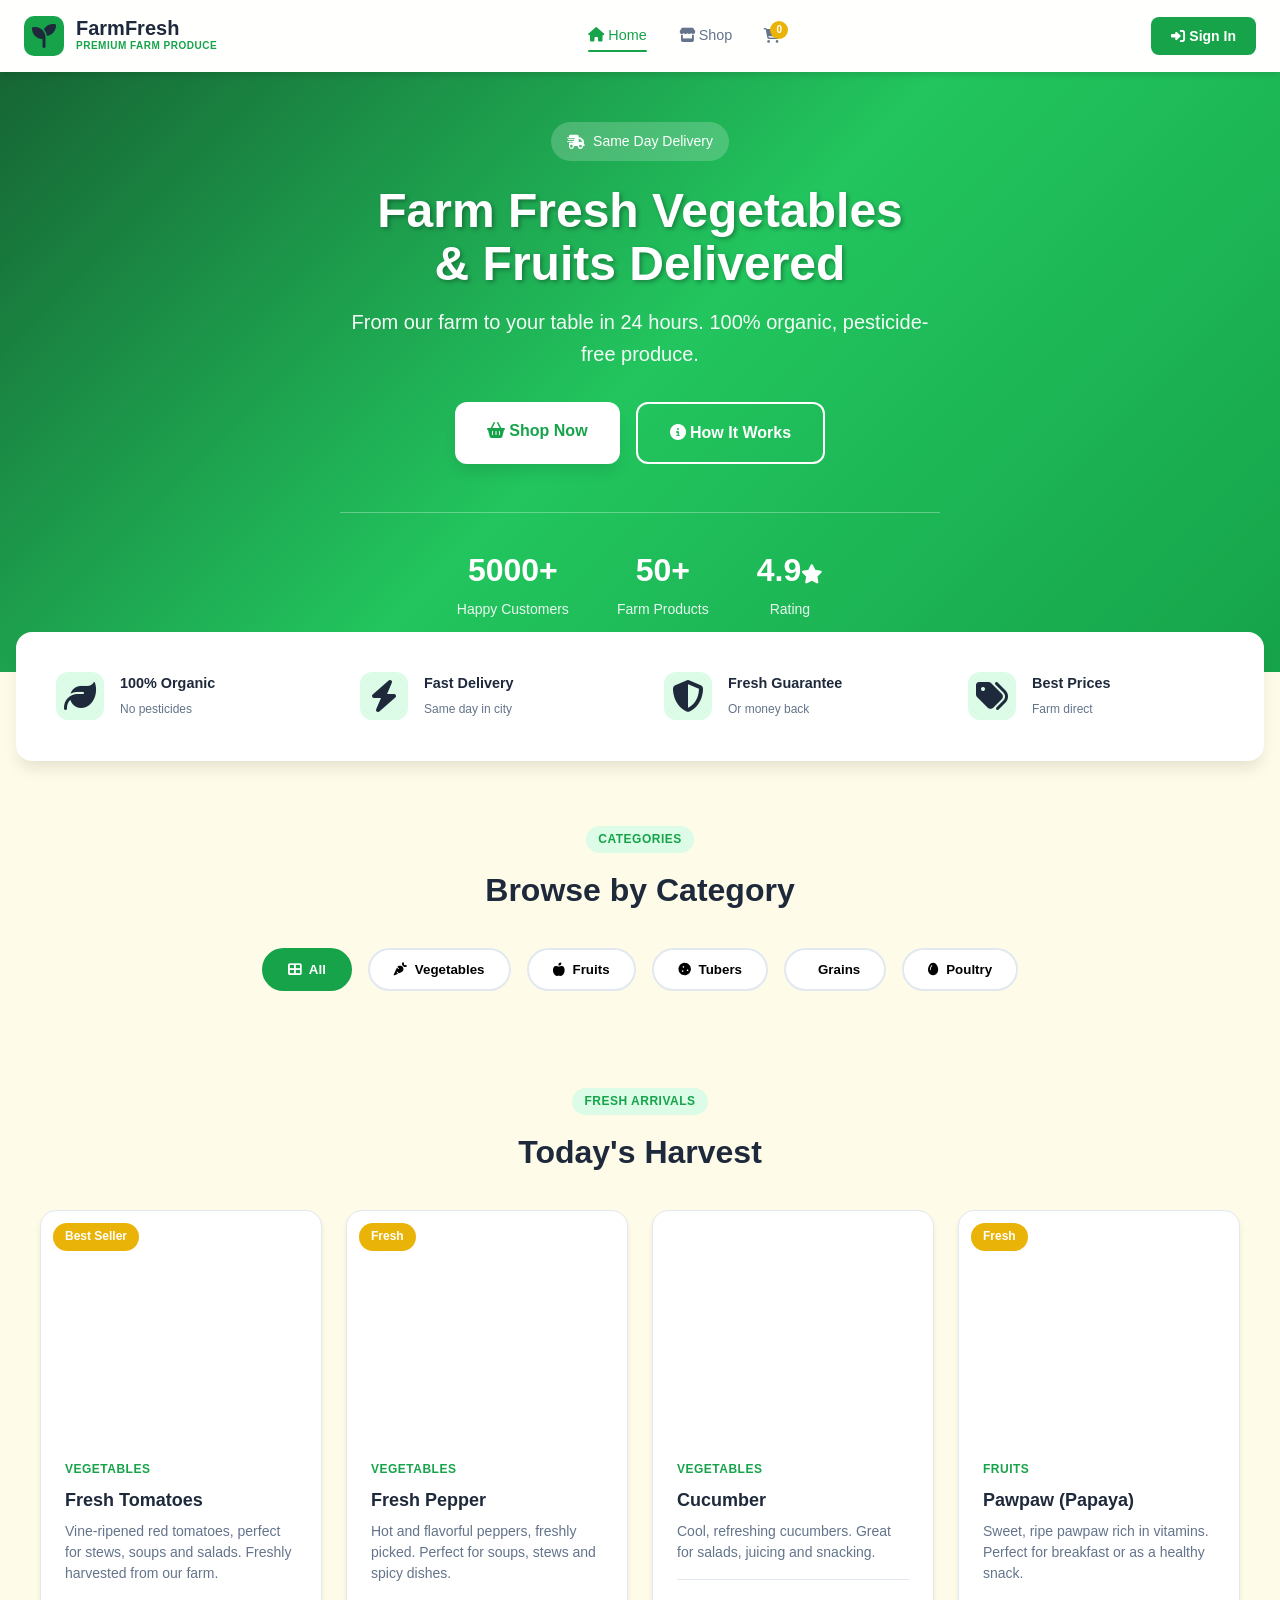
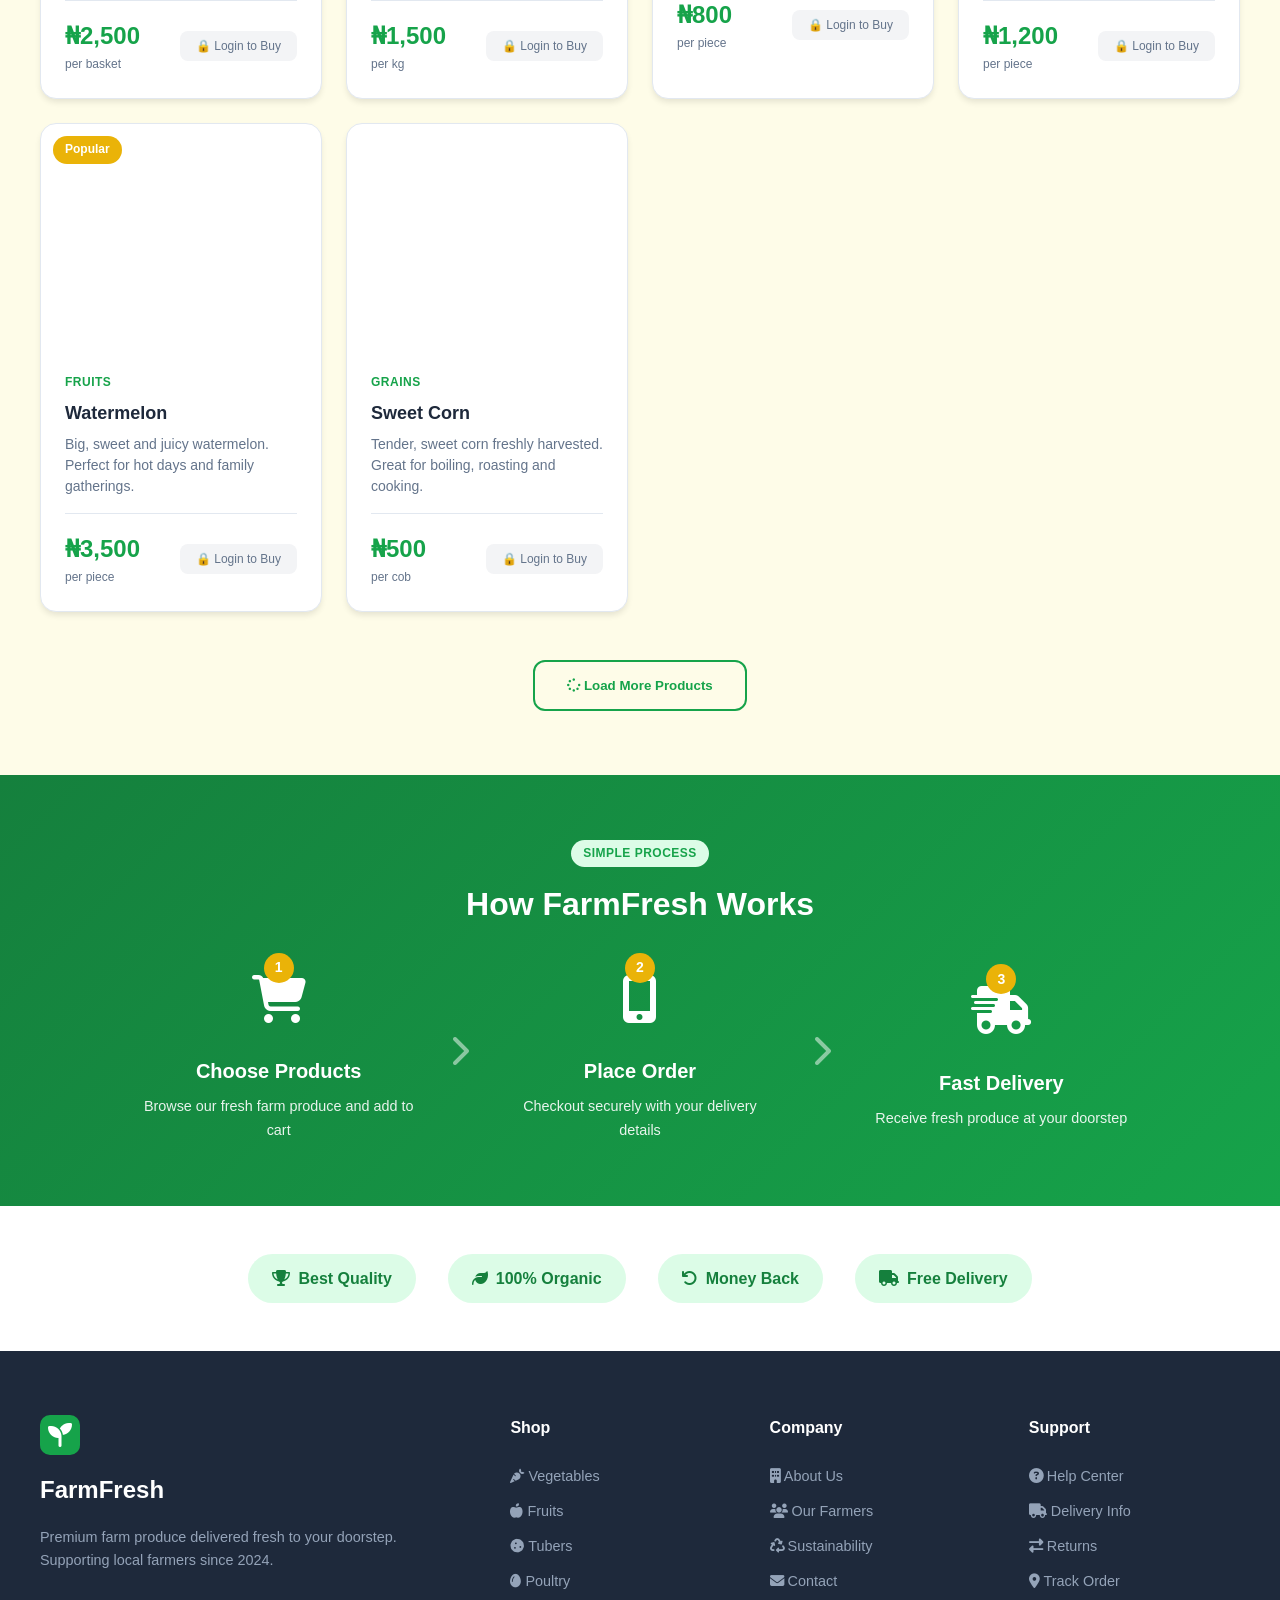
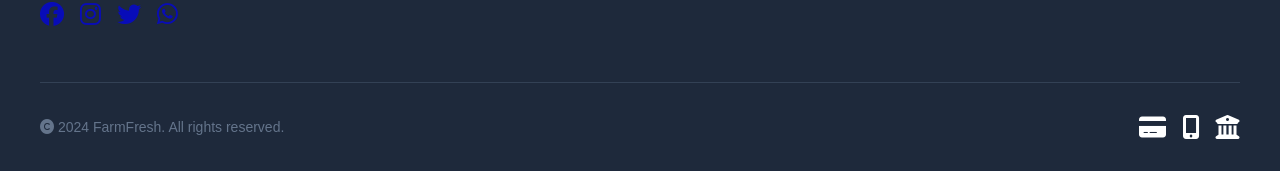
==== commit 01c41dc8: "Add speed insights script to index.html" ====
--- a/index.html
+++ b/index.html
@@ -6,6 +6,8 @@
     <title>FarmFresh - Premium Farm Produce</title>
     <link rel="stylesheet" href="https://cdnjs.cloudflare.com/ajax/libs/font-awesome/6.4.0/css/all.min.css">
     <link rel="stylesheet" href="./css/style.css">
+    <script defer src="/_vercel/insights/script.js"></script>
+    <script defer src="/_vercel/speed-insights/script.js"></script>
 </head>
 <body>
     <!-- Navigation -->
